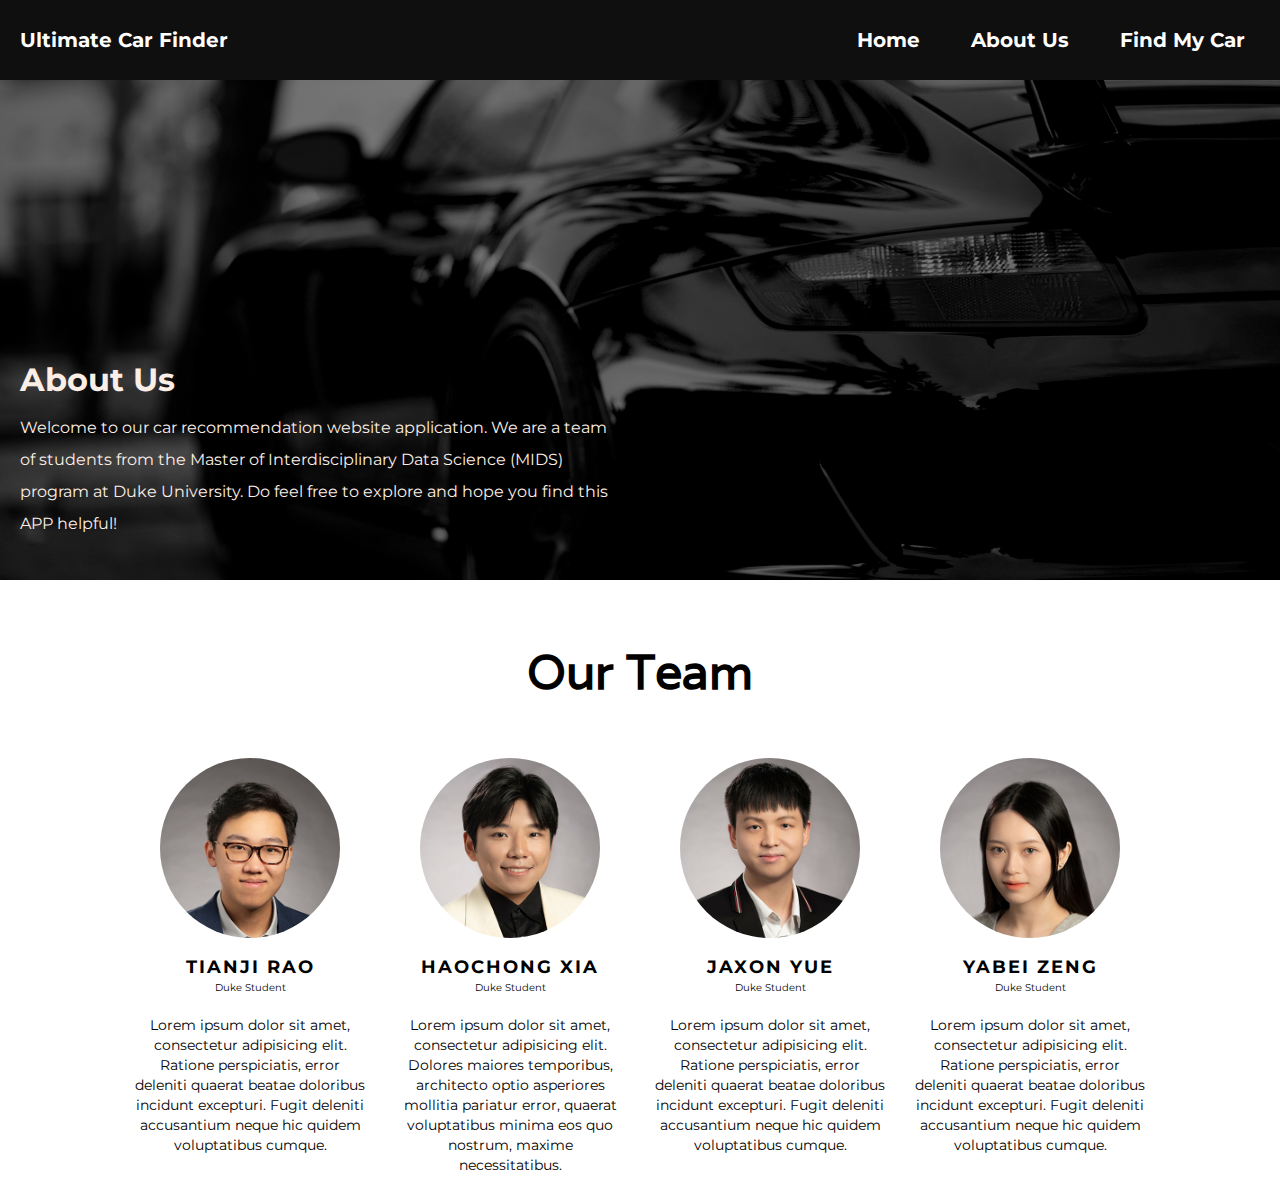
==== static/root/about.html @ 3399e6f7 "pushing all" ====
<!DOCTYPE html>
<html lang="en">
<head>
    <meta charset="UTF-8">
    <meta name="viewport" content="width=device-width, initial-scale=1.0">
    <title>Ultimate Car Finder</title>
    <link href="https://fonts.googleapis.com/css2?family=Montserrat:wght@400;700&display=swap" rel="stylesheet">
    <link href="https://fonts.googleapis.com/css2?family=Varela&display=swap" rel="stylesheet">
    <link rel="stylesheet" href="https://cdnjs.cloudflare.com/ajax/libs/font-awesome/4.7.0/css/font-awesome.min.css">
    <link rel="stylesheet" href="https://use.fontawesome.com/releases/v5.8.1/css/all.css">
	<link rel="stylesheet" href="styles.css">
    <style>
        /* Basic Reset */
        body, h1, h2, h3, p, a {
            margin: 0;
            padding: 0;
            text-decoration: none;
            font-family: 'Montserrat', sans-serif;
        }
        
        /* Navigation Bar Styles */
        .navbar {
            display: flex;
            justify-content: space-between;
            align-items: center;
            background-color: #0f0f0f;
            min-height: 80px;
            color: white;
            padding: 10px 20px;
            font-weight: bold;
            font-size: 20px;
        }
        
        .navbar a {
            color: white;
            padding: 0 15px;
            margin-left: 15px;
            font-weight: bold;
        }


        .hero {
            background-image: linear-gradient(rgba(0, 0, 0, 0.5), rgba(0, 0, 0, 0.5)), url("imgs/newcar.jpg");
            background-size: cover;
            background-position: center;
            color: #FBEEE6;
            text-align: left;
            padding: 20px;
            display: block;  /* Using block layout */
            position: relative; /* Needed for absolute positioning of children */
            height: 500px;
            font-family: 'Varela', sans-serif;
        }

        .hero-content {
            position: absolute;  /* Absolutely positioned content */
            bottom: 20px;           /* Align to the bottom */
            left: 0px;             /* Align to the left */
            width: 50%;         /* Full width to respect padding of .hero */
            padding: 20px;
            line-height: 2;       /* Optional: add padding if needed */
        }
    </style>
</head>
<body>

<!-- Navigation Bar -->
<div class="navbar">
    <div>Ultimate Car Finder</div>
    <div>
        <a href="index.html">Home</a>
        <a href="about.html">About Us</a>
        <a href="finder.html">Find My Car</a>
    </div>
</div>
<!-- Hero Section -->
<div class="hero">
    <div class="hero-content">
        <h1>About Us</h1>
        <p> Welcome to our car recommendation website application. We are a team of students from the Master of Interdisciplinary Data Science (MIDS) program at Duke University. Do feel free to explore and hope you find this APP helpful! </p>
    </div>
</div>

<div class="wrapper">
    <h1>Our Team</h1>
    <div class="our_team">
        <div class="team_member">
          <div class="member_img">
             <img src="imgs/member1.png" alt="our_team">
            <div class="social_media">
                <div class="github item">
                    <a href="https://github.com/TianoRao" target="_blank" rel="noopener noreferrer">
                      <i class="fab fa-github"></i>
                    </a>
                  </div>
                  <div class="gitlab item">
                    <a href="https://gitlab.com/TianoRao" target="_blank" rel="noopener noreferrer">
                      <i class="fab fa-gitlab"></i>
                    </a>
                  </div>
                  <div class="email item">
                    <a href="mailto:tianjirao08@gmail.com">
                      <i class="fab fa-pushed"></i> <!-- Changed to the envelope icon -->
                    </a>
                  </div>
                  <div class="linkedin item">
                    <a href="https://www.linkedin.com/in/tianji-rao/" target="_blank" rel="noopener noreferrer">
                      <i class="fab fa-linkedin"></i>
                    </a>
                  </div>
                  
             </div>
          </div>
          <h3>Tianji Rao</h3>
          <span>Duke Student</span>
          <p>Lorem ipsum dolor sit amet, consectetur adipisicing elit. Ratione perspiciatis, error deleniti quaerat beatae doloribus incidunt excepturi. Fugit deleniti accusantium neque hic quidem voluptatibus cumque.</p>
        </div>
        <div class="team_member">
           <div class="member_img">
             <img src="imgs/member2.png" alt="our_team">
             <div class="social_media">
                <div class="github item">
                    <a href="https://github.com/hxia5" target="_blank" rel="noopener noreferrer">
                      <i class="fab fa-github"></i>
                    </a>
                  </div>
                  <div class="gitlab item">
                    <a href="https://gitlab.com/hxia5" target="_blank" rel="noopener noreferrer">
                      <i class="fab fa-gitlab"></i>
                    </a>
                  </div>
                  <div class="email item">
                    <a href="mailto:harry.xiahc@gmail.com">
                      <i class="fab fa-pushed"></i> <!-- Changed to the envelope icon -->
                    </a>
                  </div>
                  <div class="linkedin item">
                    <a href="https://www.linkedin.com/in/haochong-xia-3835371ab/" target="_blank" rel="noopener noreferrer">
                      <i class="fab fa-linkedin"></i>
                    </a>
                  </div>
                  
             </div>
          </div>
          <h3>Haochong Xia</h3>
          <span>Duke Student</span>
          <p>Lorem ipsum dolor sit amet, consectetur adipisicing elit. Dolores maiores temporibus, architecto optio asperiores mollitia pariatur error, quaerat voluptatibus minima eos quo nostrum, maxime necessitatibus.</p>
      </div>
        <div class="team_member">
           <div class="member_img">
             <img src="imgs/member3.png" alt="our_team">
             <div class="social_media">
                <div class="github item">
                    <a href="https://github.com/jaxonyue" target="_blank" rel="noopener noreferrer">
                      <i class="fab fa-github"></i>
                    </a>
                  </div>
                  <div class="gitlab item">
                    <a href="https://gitlab.com/jaxonyue" target="_blank" rel="noopener noreferrer">
                      <i class="fab fa-gitlab"></i>
                    </a>
                  </div>
                  <div class="email item">
                    <a href="mailto:jaxon.yue1@gmail.com">
                      <i class="fab fa-pushed"></i> <!-- Changed to the envelope icon -->
                    </a>
                  </div>
                  <div class="linkedin item">
                    <a href="https://www.linkedin.com/in/jaxn/" target="_blank" rel="noopener noreferrer">
                      <i class="fab fa-linkedin"></i>
                    </a>
                  </div>
                  
             </div>
          </div>
          <h3>Jaxon Yue</h3>
          <span>Duke Student</span>
          <p>Lorem ipsum dolor sit amet, consectetur adipisicing elit. Ratione perspiciatis, error deleniti quaerat beatae doloribus incidunt excepturi. Fugit deleniti accusantium neque hic quidem voluptatibus cumque.</p>
      </div>
        <div class="team_member">
           <div class="member_img">
             <img src="imgs/member4.png" alt="our_team">
             <div class="social_media">
                <div class="github item">
                    <a href="https://github.com/yabeizeng1121" target="_blank" rel="noopener noreferrer">
                      <i class="fab fa-github"></i>
                    </a>
                  </div>
                  <div class="gitlab item">
                    <a href="https://gitlab.com/yabeizeng1121" target="_blank" rel="noopener noreferrer">
                      <i class="fab fa-gitlab"></i>
                    </a>
                  </div>
                  <div class="email item">
                    <a href="mailto:yabeizeng@gmail.com">
                      <i class="fab fa-pushed"></i> <!-- Changed to the envelope icon -->
                    </a>
                  </div>
                  <div class="linkedin item">
                    <a href="https://www.linkedin.com/in/yabei-zeng/" target="_blank" rel="noopener noreferrer">
                      <i class="fab fa-linkedin"></i>
                    </a>
                  </div>
                  
             </div>
          </div>
          <h3>Yabei Zeng</h3>
          <span>Duke Student</span>
          <p>Lorem ipsum dolor sit amet, consectetur adipisicing elit. Ratione perspiciatis, error deleniti quaerat beatae doloribus incidunt excepturi. Fugit deleniti accusantium neque hic quidem voluptatibus cumque.</p>
      </div>  
    </div>
</div>	

</body>
</html>
---- static/root/styles.css ----
@import url('https://fonts.googleapis.com/css?family=Exo+2|Yatra+One');

*{
  margin: 0;
  padding: 0;
  box-sizing: border-box;
}

body{
  background: white;
}

.wrapper{
  margin-top: 60px;
  text-align: center;
}

.wrapper h1{
    font-family: 'Varela', sans-serif;
  font-size: 48px;
  color: black;
  margin-bottom: 25px;
}

.our_team{
  width: auto;
  display: flex;
  justify-content: center;
  flex-wrap: wrap;
}

.our_team .team_member{
  width: 250px;
  margin: 5px;
  background: #fff;
  padding: 20px 10px;
}

.our_team .team_member .member_img{
  background: #ffffff;  
  max-width: 190px;
  width: 100%;
  height: 190px;
  margin: 0 auto;
  border-radius: 50%;
  padding: 5px;
  position: relative;
  cursor: pointer;
}

.our_team .team_member .member_img img{
  width: 100%;
  height: 100%;
}

.our_team .team_member h3{
  text-transform: uppercase;
  font-size: 18px;
  line-height: 18px;
  letter-spacing: 2px;
  margin: 15px 0 0px;
}

.our_team .team_member span{
  font-size: 10px;
}

.our_team .team_member p{
  margin-top: 20px;
  font-size: 14px;
  line-height: 20px;
}

.our_team .team_member .member_img .social_media{
  position: absolute;
  top: 5px;
  left: 5px;
  background: rgba(0,0,0,0.65);
  width: 95%;
  height: 95%;
  border-radius: 50%;
  display: flex;
  justify-content: center;
  align-items: center;
  transform: scale(0);
   transition: all 0.5s ease;
}

.our_team .team_member .member_img .social_media .item{
  margin: 0 10px;
}

.our_team .team_member .member_img .social_media .fab{
  color: maroon;
  font-size: 20px;
}

.our_team .team_member .member_img:hover .social_media{
  transform: scale(1);
}

img {
    border-radius: 50%;
}
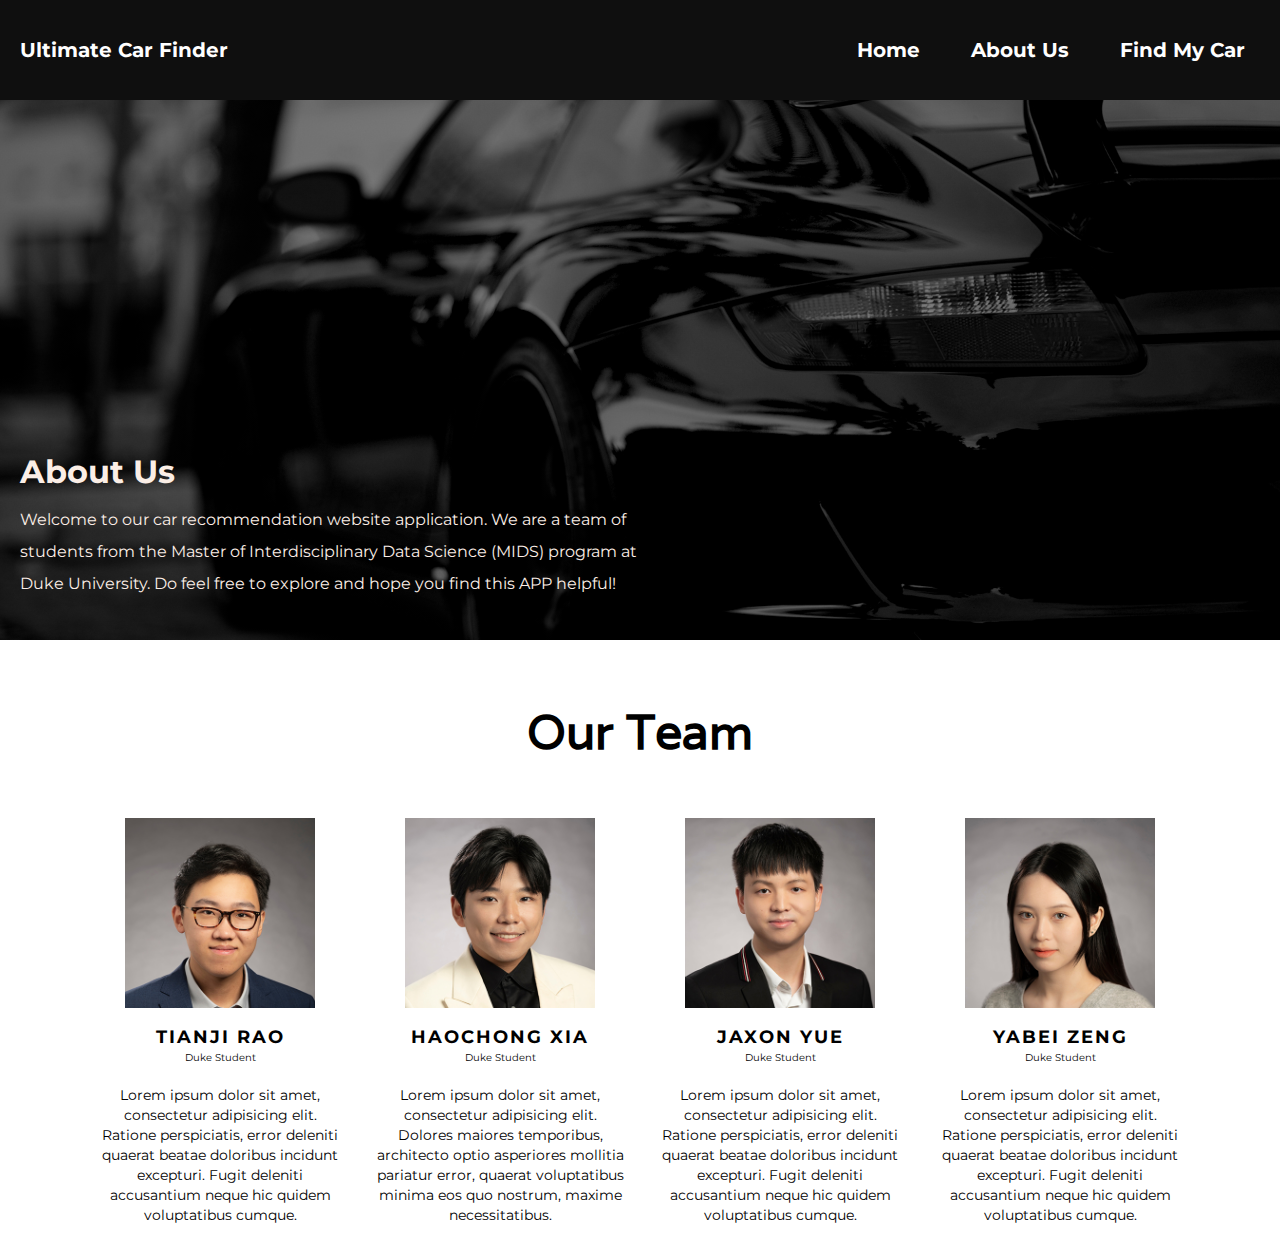
==== commit 1fdfecd8: "modify" ====
--- a/static/root/about.html
+++ b/static/root/about.html
@@ -8,7 +8,7 @@
     <link href="https://fonts.googleapis.com/css2?family=Varela&display=swap" rel="stylesheet">
     <link rel="stylesheet" href="https://cdnjs.cloudflare.com/ajax/libs/font-awesome/4.7.0/css/font-awesome.min.css">
     <link rel="stylesheet" href="https://use.fontawesome.com/releases/v5.8.1/css/all.css">
-	<link rel="stylesheet" href="styles.css">
+	<!-- <link rel="stylesheet" href="styles.css"> -->
     <style>
         /* Basic Reset */
         body, h1, h2, h3, p, a {
@@ -60,6 +60,91 @@
             padding: 20px;
             line-height: 2;       /* Optional: add padding if needed */
         }
+        .wrapper{
+          margin-top: 60px;
+          text-align: center;
+        }
+
+        .wrapper h1{
+            font-family: 'Varela', sans-serif;
+          font-size: 48px;
+          color: black;
+          margin-bottom: 25px;
+        }
+
+        .our_team{
+          width: auto;
+          display: flex;
+          justify-content: center;
+          flex-wrap: wrap;
+        }
+
+        .our_team .team_member{
+          width: 250px;
+          margin: 5px;
+          background: #fff;
+          padding: 20px 10px;
+        }
+
+        .our_team .team_member .member_img{
+          background: #ffffff;  
+          max-width: 190px;
+          width: 100%;
+          height: 190px;
+          margin: 0 auto;
+          border-radius: 50%;
+          padding: 5px;
+          position: relative;
+          cursor: pointer;
+        }
+
+        .our_team .team_member .member_img img{
+          width: 100%;
+          height: 100%;
+        }
+
+        .our_team .team_member h3{
+          text-transform: uppercase;
+          font-size: 18px;
+          line-height: 18px;
+          letter-spacing: 2px;
+          margin: 15px 0 0px;
+        }
+
+        .our_team .team_member span{
+          font-size: 10px;
+        }
+
+        .our_team .team_member p{
+          margin-top: 20px;
+          font-size: 14px;
+          line-height: 20px;
+        }
+
+        .our_team .team_member .member_img .social_media{
+          position: absolute;
+          top: 5px;
+          left: 5px;
+          background: rgba(0,0,0,0.65);
+          width: 95%;
+          height: 95%;
+          border-radius: 50%;
+          display: flex;
+          justify-content: center;
+          align-items: center;
+          transform: scale(0);
+          transition: all 0.5s ease;
+        }
+
+.our_team .team_member .member_img .social_media .item{
+  margin: 0 10px;
+}
+
+.our_team .team_member .member_img .social_media .fab{
+  color: maroon;
+  font-size: 20px;
+}
+
     </style>
 </head>
 <body>
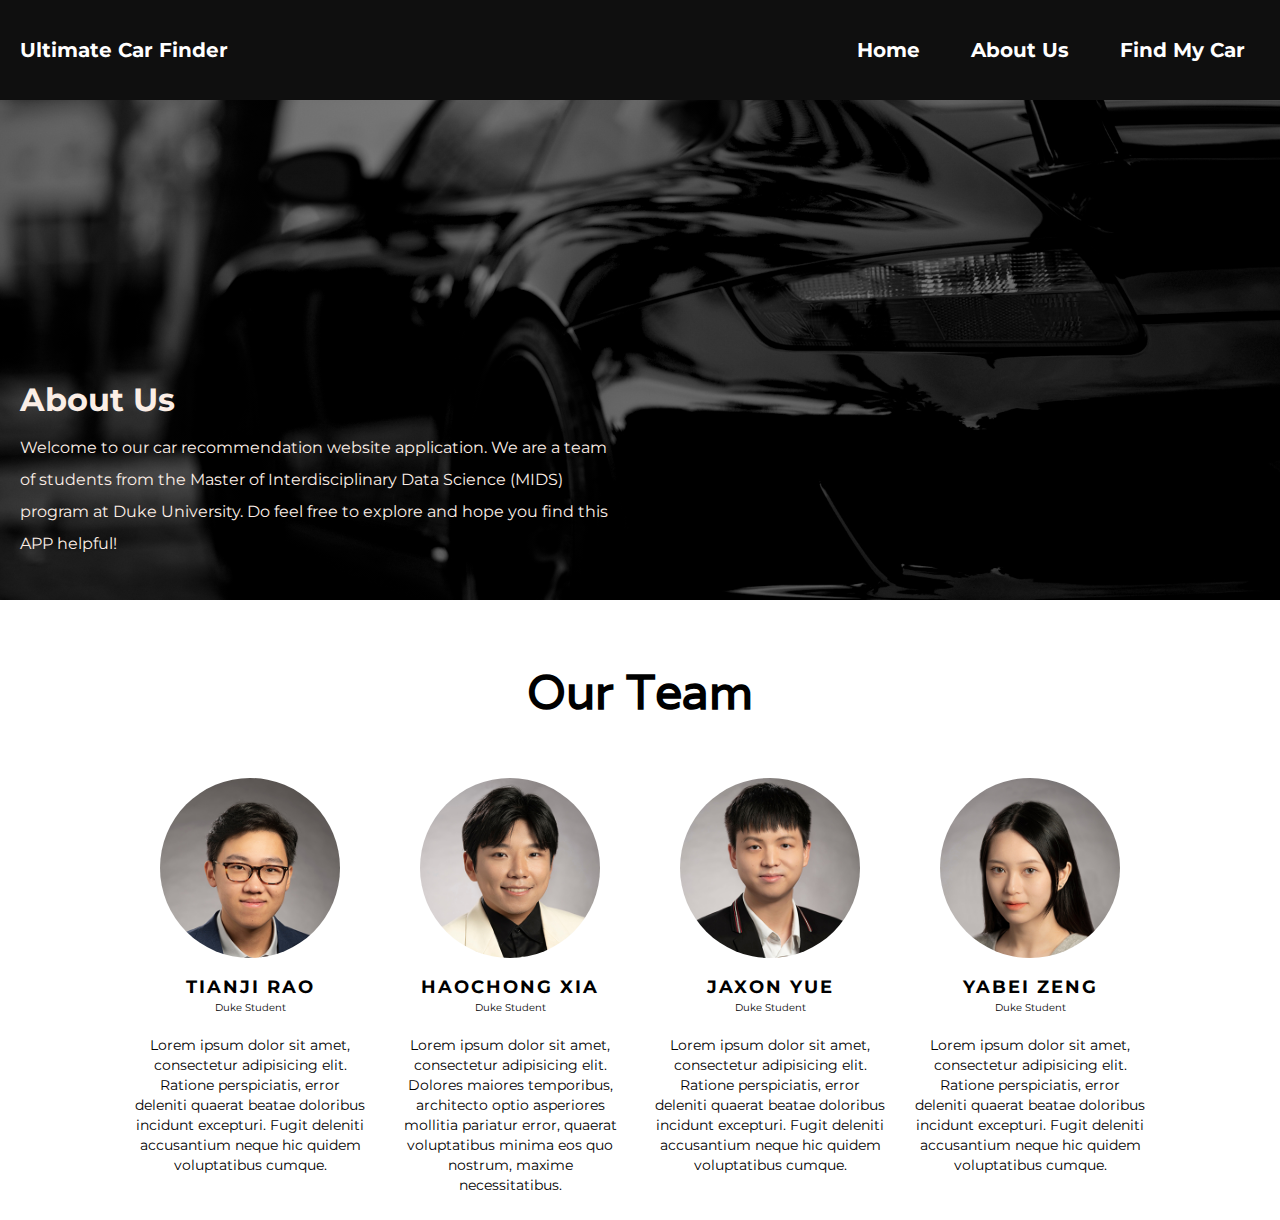
==== commit 055297d0: "new commit" ====
--- a/static/root/about.html
+++ b/static/root/about.html
@@ -17,14 +17,18 @@
             text-decoration: none;
             font-family: 'Montserrat', sans-serif;
         }
-        
+        *{
+            margin: 0;
+            padding: 0;
+            box-sizing: border-box;
+          }
         /* Navigation Bar Styles */
         .navbar {
             display: flex;
             justify-content: space-between;
             align-items: center;
             background-color: #0f0f0f;
-            min-height: 80px;
+            min-height: 100px;
             color: white;
             padding: 10px 20px;
             font-weight: bold;
@@ -96,6 +100,7 @@
           padding: 5px;
           position: relative;
           cursor: pointer;
+          overflow: hidden;
         }
 
         .our_team .team_member .member_img img{
@@ -120,7 +125,9 @@
           font-size: 14px;
           line-height: 20px;
         }
-
+        .our_team .team_member .member_img:hover .social_media {
+          transform: scale(1);  
+        }
         .our_team .team_member .member_img .social_media{
           position: absolute;
           top: 5px;
@@ -136,14 +143,18 @@
           transition: all 0.5s ease;
         }
 
-.our_team .team_member .member_img .social_media .item{
-  margin: 0 10px;
-}
-
-.our_team .team_member .member_img .social_media .fab{
-  color: maroon;
-  font-size: 20px;
-}
+        .our_team .team_member .member_img .social_media .item{
+          margin: 0 10px;
+        }
+
+        .our_team .team_member .member_img .social_media .fab{
+          color: maroon;
+          font-size: 20px;
+        }
+        img {
+            border-radius: 50%;
+        }
+
 
     </style>
 </head>
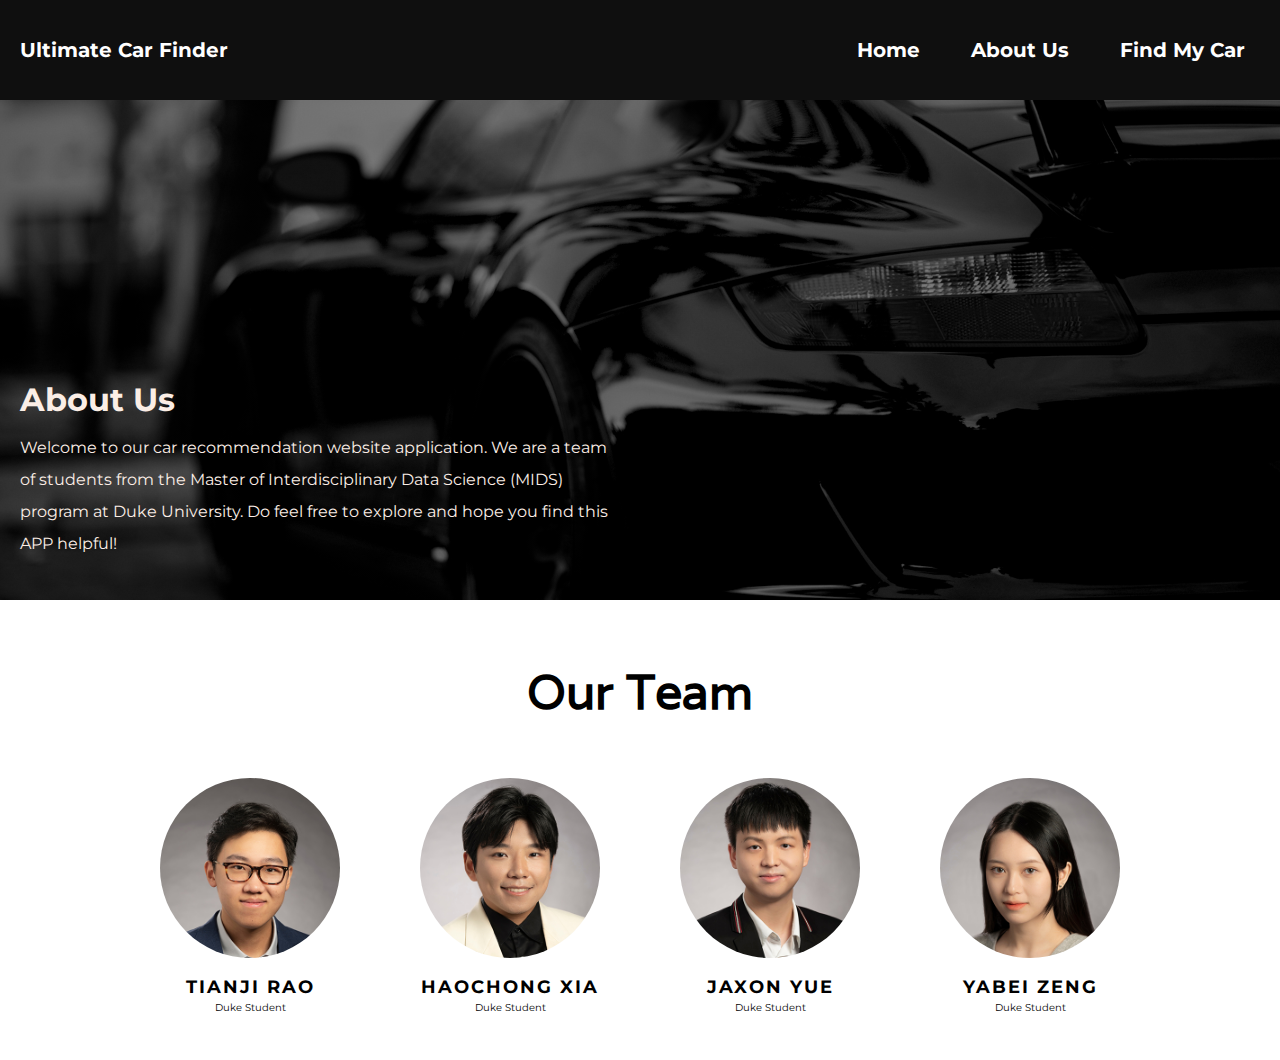
==== commit f475e580: "newnewnewnew" ====
--- a/static/root/about.html
+++ b/static/root/about.html
@@ -209,7 +209,7 @@
           </div>
           <h3>Tianji Rao</h3>
           <span>Duke Student</span>
-          <p>Lorem ipsum dolor sit amet, consectetur adipisicing elit. Ratione perspiciatis, error deleniti quaerat beatae doloribus incidunt excepturi. Fugit deleniti accusantium neque hic quidem voluptatibus cumque.</p>
+          <p></p>
         </div>
         <div class="team_member">
            <div class="member_img">
@@ -240,7 +240,7 @@
           </div>
           <h3>Haochong Xia</h3>
           <span>Duke Student</span>
-          <p>Lorem ipsum dolor sit amet, consectetur adipisicing elit. Dolores maiores temporibus, architecto optio asperiores mollitia pariatur error, quaerat voluptatibus minima eos quo nostrum, maxime necessitatibus.</p>
+          <p></p>
       </div>
         <div class="team_member">
            <div class="member_img">
@@ -271,7 +271,7 @@
           </div>
           <h3>Jaxon Yue</h3>
           <span>Duke Student</span>
-          <p>Lorem ipsum dolor sit amet, consectetur adipisicing elit. Ratione perspiciatis, error deleniti quaerat beatae doloribus incidunt excepturi. Fugit deleniti accusantium neque hic quidem voluptatibus cumque.</p>
+          <p></p>
       </div>
         <div class="team_member">
            <div class="member_img">
@@ -302,7 +302,7 @@
           </div>
           <h3>Yabei Zeng</h3>
           <span>Duke Student</span>
-          <p>Lorem ipsum dolor sit amet, consectetur adipisicing elit. Ratione perspiciatis, error deleniti quaerat beatae doloribus incidunt excepturi. Fugit deleniti accusantium neque hic quidem voluptatibus cumque.</p>
+          <p></p>
       </div>  
     </div>
 </div>	
